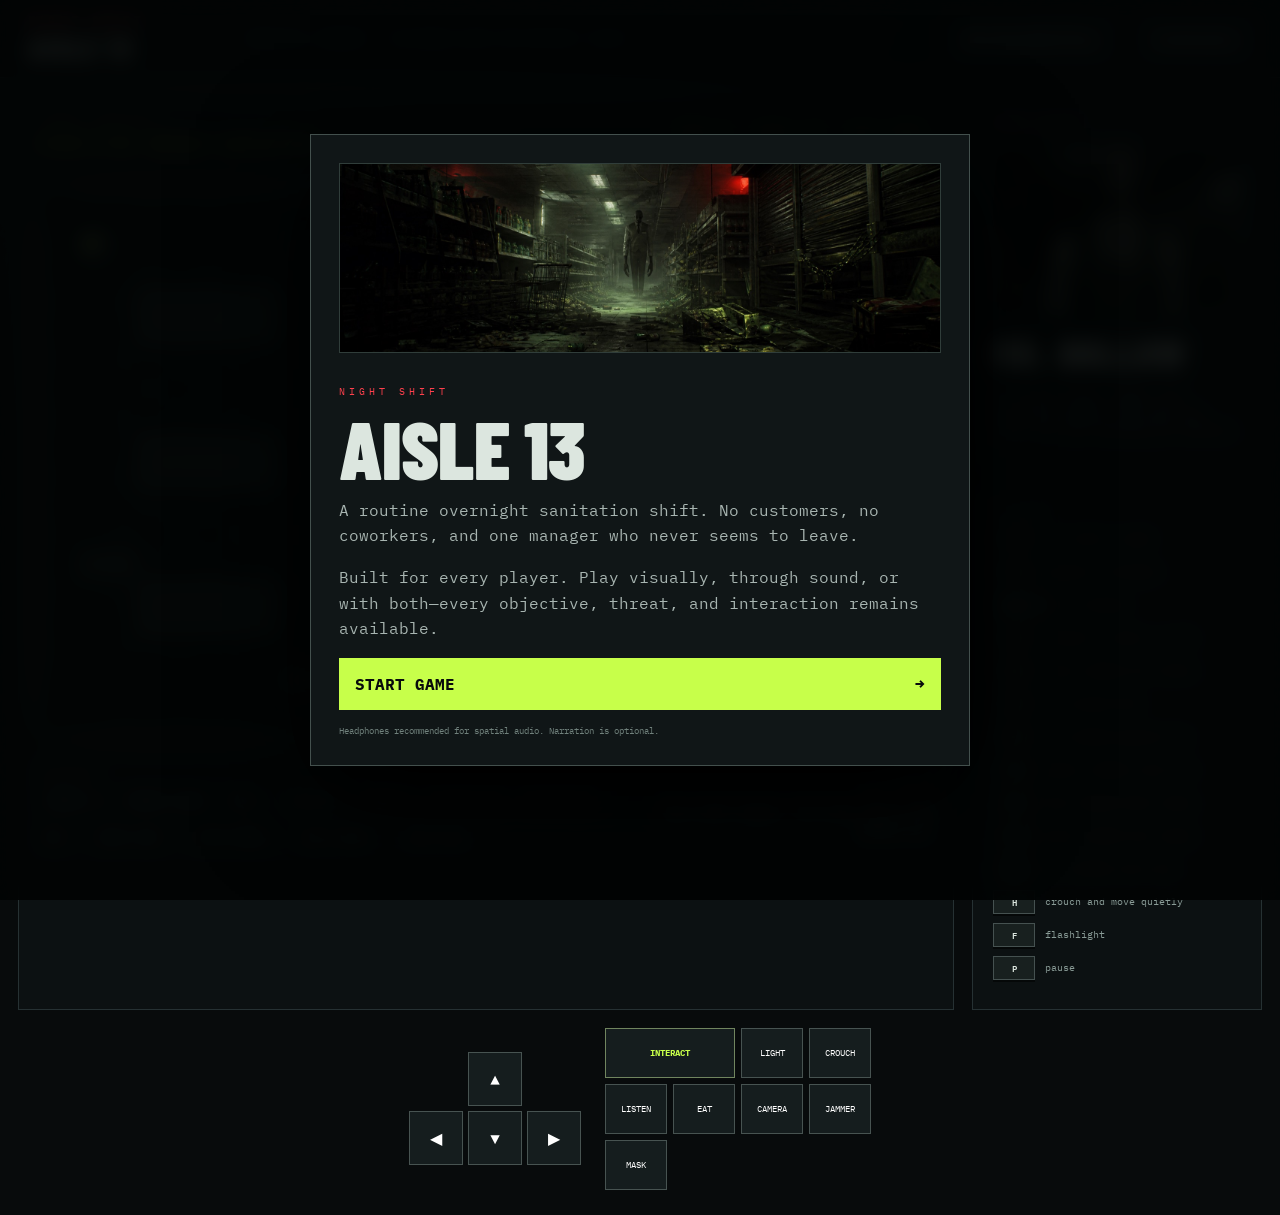
==== index.html @ ec51eb30 "Limit energy drain to horror phase" ====
<!doctype html>
<html lang="en">
<head>
  <meta charset="utf-8" />
  <meta name="viewport" content="width=device-width, initial-scale=1" />
  <meta name="theme-color" content="#080b0c" />
  <meta name="description" content="Night Shift: Aisle 13 — a supermarket survival-horror game for everyone, fully playable with or without sight." />
  <meta name="application-name" content="Aisle 13" />
  <meta name="apple-mobile-web-app-capable" content="yes" />
  <meta name="apple-mobile-web-app-status-bar-style" content="black-translucent" />
  <meta name="apple-mobile-web-app-title" content="Aisle 13" />
  <title>Night Shift: Aisle 13</title>
  <link rel="manifest" href="manifest.webmanifest" />
  <link rel="icon" href="app-icon.svg" type="image/svg+xml" />
  <link rel="apple-touch-icon" href="app-icon-192.png" />
  <link rel="preconnect" href="https://fonts.googleapis.com" />
  <link rel="preconnect" href="https://fonts.gstatic.com" crossorigin />
  <link href="https://fonts.googleapis.com/css2?family=Barlow+Condensed:wght@600;700;800;900&family=IBM+Plex+Mono:wght@400;500;600&display=swap" rel="stylesheet" />
  <link rel="stylesheet" href="style.css?v=32" />
  <link rel="stylesheet" href="horror-mobile.css?v=44" />
  <style>.inventory div{flex-wrap:wrap}.inventory{max-width:65%}</style>
</head>
<body>
  <div class="noise" aria-hidden="true"></div>
  <header>
    <div class="wordmark"><span>NIGHT SHIFT</span><strong>AISLE 13</strong></div>
    <p>SURVIVAL HORROR · PLAYABLE WITH OR WITHOUT SIGHT</p>
    <button id="accessButton" type="button">Accessibility</button>
    <button id="helpButton" type="button">Controls</button>
    <button id="installButton" type="button" hidden>Install App</button>
  </header>

  <main>
    <section class="game-shell" aria-labelledby="gameTitle">
      <div class="game-topbar">
        <div>
          <span class="label">CURRENT OBJECTIVE</span>
          <strong id="objectiveText">Restore power in the stockroom</strong>
        </div>
        <div class="status-group">
          <span id="powerStatus">POWER: OFF</span>
          <span id="energyStatus">ENERGY: 100</span>
          <span id="dangerStatus">DANGER: UNKNOWN</span>
        </div>
      </div>

      <div class="canvas-wrap" id="canvasWrap">
        <canvas id="gameCanvas" width="1280" height="800" tabindex="0" role="application" aria-label="Night Shift game map. Left and right arrows turn. Up walks forward. Down walks backward. Shift plus Up runs. E interacts, F controls the flashlight, and C activates the audio compass."></canvas>
        <div class="screen-vignette" aria-hidden="true"></div>
        <div class="pause-card" id="pauseCard" hidden><strong>PAUSED</strong><span>Press P to continue</span></div>
      </div>

      <div class="game-bottombar">
        <div class="inventory">
          <span class="label">INVENTORY</span>
          <div><b id="chanceItem">CHANCES ×6</b><b id="memoryItem">MEMORY STABLE</b><b id="fuseItem">FUSE ○</b><b id="keyItem">KEYCARD ○</b><b id="foodItem">FOOD ×0</b><b id="clueItem">MYSTERY 0/4</b><b id="craftItem">STUN BOTTLE ○</b><b id="mapItem">MAP ○</b><b id="lureItem">NOISE LURE ○</b><b id="cameraItem">FLASH CAMERA ○</b><b id="wedgeItem">DOOR JAMMER ○</b><b id="maskItem">SCENT MASK ○</b></div>
        </div>
        <div class="action-log">
          <span class="label">LAST UPDATE</span>
          <strong id="visualMessage">Your shift begins. The front doors lock behind you.</strong>
        </div>
      </div>
    </section>

    <aside class="side-panel">
      <div class="manager-card">
        <span class="label danger-label">STORE MANAGER</span>
        <img class="manager-portrait" src="mr-hollow.jpg" alt="Mr. Hollow, a tall pale supermarket manager in an old green vest, holding a heavy ring of keys." />
        <h1 id="gameTitle">MR. HOLLOW</h1>
        <p>He tracks noise, light, and disturbed aisles. His keys are often the only warning you receive.</p>
      </div>

      <section class="controls-card">
        <span class="label">CONTROLS</span>
        <div><kbd>← →</kbd><span>turn left or right</span></div>
        <div><kbd>↑ ↓</kbd><span>forward or backward</span></div>
        <div><kbd>Shift + ↑</kbd><span>run forward</span></div>
        <div><kbd>E</kbd><span>interact, collect, or eat</span></div>
        <div><kbd>B</kbd><span>throw crafted stun bottle</span></div>
        <div><kbd>R</kbd><span>eat carried food</span></div>
        <div><kbd>M</kbd><span>use crafted guidance map</span></div>
        <div><kbd>N</kbd><span>deploy crafted noise lure</span></div>
        <div><kbd>X</kbd><span>fire crafted flash camera</span></div>
        <div><kbd>V</kbd><span>place crafted door jammer</span></div>
        <div><kbd>Z</kbd><span>use crafted scent mask</span></div>
        <div><kbd>H</kbd><span>crouch and move quietly</span></div>
        <div><kbd>F</kbd><span>flashlight</span></div>
        <div><kbd>P</kbd><span>pause</span></div>
      </section>
    </aside>
  </main>

  <section class="touch-controls" aria-label="Touch game controls">
    <div class="dpad">
      <button data-move="up" aria-label="Walk forward">▲</button>
      <button data-move="left" aria-label="Turn left">◀</button>
      <button data-move="down" aria-label="Walk backward">▼</button>
      <button data-move="right" aria-label="Turn right">▶</button>
    </div>
    <div class="touch-actions">
      <button id="touchInteract" class="primary-touch">INTERACT</button>
      <button data-action="flashlight" aria-label="Toggle flashlight">LIGHT</button>
      <button data-action="crouch" aria-label="Toggle crouch">CROUCH</button>
      <button data-action="compass" aria-label="Audio compass">LISTEN</button>
      <button data-action="food" aria-label="Eat carried food">EAT</button>
      <button data-action="camera" aria-label="Use flash camera">CAMERA</button>
      <button data-action="jammer" aria-label="Place door jammer">JAMMER</button>
      <button data-action="mask" aria-label="Use scent mask">MASK</button>
    </div>
  </section>

  <div id="jumpScare" class="jump-scare" aria-hidden="true" hidden>
    <img src="mr-hollow.jpg" alt="" />
    <strong id="jumpScareText">RUN.</strong>
  </div>

  <div class="modal" id="storyModal" role="dialog" aria-modal="true" aria-labelledby="storySpeaker" hidden>
    <div class="modal-card story-card">
      <img src="mr-hollow.jpg" alt="Mr. Hollow standing behind the supermarket service counter." />
      <span class="label">BEFORE CLOSING</span>
      <h2 id="storySpeaker">MR. HOLLOW</h2>
      <p id="storyText"></p>
      <button id="storyNextButton" type="button">CONTINUE <span>→</span></button>
    </div>
  </div>

  <div class="modal" id="startModal" role="dialog" aria-modal="true" aria-labelledby="startTitle">
    <div class="modal-card">
      <img class="start-art" src="aisle13-keyart.jpg" alt="A dark abandoned supermarket aisle with Mr. Hollow standing beneath failing fluorescent lights." />
      <p class="kicker">NIGHT SHIFT</p>
      <h2 id="startTitle">AISLE 13</h2>
      <p>A routine overnight sanitation shift. No customers, no coworkers, and one manager who never seems to leave.</p>
      <p class="audience-note">Built for every player. Play visually, through sound, or with both—every objective, threat, and interaction remains available.</p>
      <button id="startButton" type="button">START GAME <span>→</span></button>
      <small>Headphones recommended for spatial audio. Narration is optional.</small>
    </div>
  </div>

  <div class="modal" id="accessModal" role="dialog" aria-modal="true" aria-labelledby="accessTitle" hidden>
    <div class="modal-card access-card">
      <span class="label">PLAY OPTIONS</span>
      <h2 id="accessTitle">Visual, audio, or both</h2>
      <p>Sighted, blind, and low-vision players share the same story, map, objectives, and difficulty. Choose the information that works best for you.</p>
      <label><input id="narrationToggle" type="checkbox" /> Spoken game updates</label>
      <label><input id="soundToggle" type="checkbox" checked /> Spatial sounds and music</label>
      <label><input id="contrastToggle" type="checkbox" /> Extra-high contrast</label>
      <label><input id="blindModeStart" type="checkbox" /> More frequent spoken navigation</label>
      <button id="compassButton" type="button">Audio compass <kbd>C</kbd></button>
      <button id="repeatButton" type="button">Repeat objective <kbd>Q</kbd></button>
      <button id="closeAccessButton" type="button">DONE <span>→</span></button>
    </div>
  </div>

  <div class="modal" id="endModal" role="dialog" aria-modal="true" aria-labelledby="endTitle" hidden>
    <div class="modal-card end-card">
      <p class="kicker" id="endKicker">SHIFT ENDED</p>
      <h2 id="endTitle">CAUGHT.</h2>
      <p id="endMessage">Mr. Hollow found you between the aisles.</p>
      <button id="restartButton" type="button">TRY AGAIN <span>↻</span></button>
    </div>
  </div>

  <p id="liveRegion" class="sr-only" aria-live="assertive" aria-atomic="true"></p>
  <script src="script.js?v=57"></script>
</body>
</html>
---- style.css ----
:root{--bg:#080b0c;--panel:#101617;--line:#263133;--paper:#dce6df;--muted:#899b96;--acid:#c7ff4a;--red:#ff414d;--amber:#ffc44a}*{box-sizing:border-box}html{background:var(--bg)}body{margin:0;min-height:100vh;color:var(--paper);font-family:"IBM Plex Mono",monospace;background:radial-gradient(circle at 25% -10%,#1f2d2a 0,transparent 38%),var(--bg);overflow-x:hidden}.noise{position:fixed;inset:0;opacity:.05;pointer-events:none;z-index:20;background-image:url("data:image/svg+xml,%3Csvg viewBox='0 0 180 180' xmlns='http://www.w3.org/2000/svg'%3E%3Cfilter id='n'%3E%3CfeTurbulence type='fractalNoise' baseFrequency='.9' numOctaves='3' stitchTiles='stitch'/%3E%3C/filter%3E%3Crect width='100%25' height='100%25' filter='url(%23n)' opacity='.7'/%3E%3C/svg%3E")}button{font:inherit}header{height:78px;border-bottom:1px solid var(--line);display:flex;align-items:center;padding:0 28px;gap:28px;background:#090d0ef2}header .wordmark{line-height:.8;min-width:190px}.wordmark span{display:block;color:var(--red);font:800 14px "Barlow Condensed";letter-spacing:5px}.wordmark strong{font:900 29px "Barlow Condensed";letter-spacing:2px}header p{flex:1;color:var(--muted);font-size:10px;letter-spacing:2px}header button,.access-card button{border:1px solid var(--line);background:#111819;color:var(--paper);padding:10px 15px;cursor:pointer}main{display:grid;grid-template-columns:minmax(0,1fr) 290px;gap:18px;padding:18px}.game-shell,.side-panel>section,.manager-card{border:1px solid var(--line);background:rgba(13,18,19,.92)}.game-topbar,.game-bottombar{min-height:72px;display:flex;align-items:center;justify-content:space-between;padding:14px 18px;gap:18px}.label{display:block;font-size:9px;letter-spacing:2px;color:var(--muted);margin-bottom:6px}.game-topbar strong{color:var(--acid);font-size:13px}.status-group{display:flex;gap:8px}.status-group span{font-size:10px;border:1px solid var(--line);padding:8px}.canvas-wrap{position:relative;line-height:0;border-top:1px solid var(--line);border-bottom:1px solid var(--line);background:#050707;overflow:hidden}canvas{width:100%;height:auto;max-height:calc(100vh - 260px);object-fit:contain;image-rendering:auto;outline:none}canvas:focus{box-shadow:inset 0 0 0 3px var(--acid)}.screen-vignette{position:absolute;inset:0;pointer-events:none;box-shadow:inset 0 0 120px #000}.pause-card{position:absolute;inset:0;background:#050808da;display:flex;flex-direction:column;align-items:center;justify-content:center;gap:8px;line-height:1}.pause-card[hidden]{display:none}.pause-card strong{font:900 60px "Barlow Condensed";color:var(--acid)}.pause-card span{color:var(--muted)}.game-bottombar{min-height:76px}.inventory div{display:flex;gap:8px}.inventory b{font-size:10px;border:1px solid var(--line);padding:7px;color:var(--muted)}.inventory b.found{border-color:var(--acid);color:var(--acid)}.action-log{flex:1;text-align:right}.action-log strong{font-size:11px}.side-panel{display:flex;flex-direction:column;gap:14px}.manager-card,.access-card,.controls-card{padding:20px}.danger-label{color:var(--red)}.manager-portrait{width:100%;height:170px;object-fit:cover;object-position:center 24%;margin:12px 0 10px;border:1px solid #354140;filter:saturate(.72) contrast(1.08)}.manager-card h1{font:900 38px "Barlow Condensed";margin:0;letter-spacing:2px}.manager-card p{color:var(--muted);font-size:11px;line-height:1.6}.access-card h2{font:800 26px "Barlow Condensed";margin:0 0 13px}.access-card label{display:flex;gap:8px;font-size:11px;margin:11px 0;align-items:center}.access-card input{accent-color:var(--acid);width:17px;height:17px}.access-card button{width:100%;text-align:left;display:flex;justify-content:space-between;margin-top:8px}.controls-card>div{display:flex;align-items:center;gap:10px;margin:9px 0;font-size:10px;color:var(--muted)}kbd{border:1px solid #455150;background:#18201f;color:var(--paper);padding:3px 6px;box-shadow:0 2px #050808;font:600 9px "IBM Plex Mono";min-width:42px;text-align:center}.touch-controls{display:flex;align-items:center;justify-content:center;gap:30px;padding:0 18px 25px}.dpad{display:grid;grid-template-columns:repeat(3,54px);grid-template-rows:repeat(2,54px);gap:5px}.dpad button,.touch-action{border:1px solid #475351;background:#151d1e;color:white;cursor:pointer}.dpad button:nth-child(1){grid-column:2}.dpad button:nth-child(2){grid-column:1}.dpad button:nth-child(3){grid-column:2}.dpad button:nth-child(4){grid-column:3}.touch-action{height:113px;width:113px;border-radius:50%;color:var(--acid);font-weight:700}.modal{position:fixed;z-index:50;inset:0;background:#020404e8;backdrop-filter:blur(10px);display:grid;place-items:center;padding:20px;overflow:auto}.modal[hidden]{display:none}.modal-card{width:min(660px,100%);max-height:96vh;overflow:auto;background:#101617;border:1px solid #43504d;padding:28px;box-shadow:0 30px 100px #000}.start-art{width:100%;height:190px;object-fit:cover;object-position:center 56%;border:1px solid #303d3a;margin-bottom:18px}.kicker{color:var(--red);letter-spacing:4px;font-size:10px}.modal h2{font:900 clamp(52px,9vw,82px)/.78 "Barlow Condensed";margin:18px 0;letter-spacing:-1px}.modal-card>p:not(.kicker){color:#a8b5b1;line-height:1.6}.mission{border-left:3px solid var(--acid);padding:10px 18px;background:#c7ff4a09;font-size:11px}.mission ol{margin-bottom:0;padding-left:20px;line-height:1.7}.start-option{display:flex;gap:10px;align-items:flex-start;margin:18px 0;font-size:11px}.modal button{width:100%;border:0;background:var(--acid);color:#080b0c;padding:16px;font-weight:800;cursor:pointer;display:flex;justify-content:space-between}.modal small{display:block;color:#70817c;font-size:9px;line-height:1.5;margin-top:14px}.end-card{text-align:center}.end-card .kicker{color:var(--acid)}.end-card h2{color:var(--red)}.sr-only{position:absolute!important;width:1px;height:1px;padding:0;margin:-1px;overflow:hidden;clip:rect(0,0,0,0);white-space:nowrap;border:0}.extra-contrast{--bg:#000;--panel:#000;--line:#fff;--paper:#fff;--muted:#fff;--acid:#ffff00;--red:#ff3645}.extra-contrast canvas{filter:contrast(1.35) brightness(1.15)}@media(max-width:900px){main{grid-template-columns:1fr}.side-panel{display:grid;grid-template-columns:1fr 1fr}.manager-card{grid-row:span 2}.controls-card{display:none}}@media(max-width:600px){header p{display:none}header{padding:0 14px}.game-topbar,.game-bottombar{align-items:flex-start;flex-direction:column}.status-group{width:100%}.status-group span{flex:1}.action-log{text-align:left}.side-panel{display:block}.side-panel>*{margin-bottom:12px}.manager-card{display:none}.modal-card{padding:18px}.start-art{height:150px}.modal h2{font-size:54px}.dpad{grid-template-columns:repeat(3,48px);grid-template-rows:repeat(2,48px)}.touch-action{width:101px;height:101px}}
---- horror-mobile.css ----
.touch-controls{gap:24px}
.dpad button,.touch-actions button{min-height:50px;border:1px solid #475351;background:#151d1e;color:#fff;cursor:pointer;touch-action:manipulation}
.touch-actions{display:grid;grid-template-columns:repeat(4,minmax(62px,1fr));gap:6px;max-width:460px}
.touch-actions button{font-size:9px;padding:8px}
.touch-actions .primary-touch{grid-column:span 2;color:var(--acid);font-weight:800;border-color:#70855f}
.jump-scare{position:fixed;z-index:100;inset:0;background:#000;display:grid;place-items:center;overflow:hidden;animation:scareShake .09s steps(2) infinite}
.jump-scare[hidden]{display:none}
.jump-scare img{width:100%;height:100%;object-fit:cover;filter:contrast(1.8) saturate(.3) brightness(.55);transform:scale(1.45)}
.jump-scare::after{content:"";position:absolute;inset:0;background:radial-gradient(circle,transparent 5%,#52000888 42%,#000 78%);animation:scarePulse .16s alternate infinite}
.jump-scare strong{position:absolute;z-index:2;bottom:10%;font:900 clamp(60px,16vw,180px)/.8 "Barlow Condensed";letter-spacing:.08em;color:#fff;text-shadow:0 0 12px #f00,8px 5px #900}
.danger-flash .canvas-wrap{box-shadow:0 0 0 2px #ff414d,0 0 40px #8a000088}
.story-card{display:grid;grid-template-columns:150px 1fr;column-gap:22px;align-items:start}
.story-card img{grid-row:1/5;width:150px;height:210px;object-fit:cover;object-position:center 20%;filter:contrast(1.15) saturate(.65);border:1px solid #43504d}
.story-card .label{margin-top:4px}
.story-card h2{font-size:44px;margin:8px 0 12px}
.story-card p{min-height:70px;margin:0 0 18px;color:#d5dfdb!important;font-size:15px}
.story-card button{grid-column:2}
@keyframes scareShake{from{transform:translate(-7px,4px)}to{transform:translate(7px,-4px)}}
@keyframes scarePulse{from{opacity:.35}to{opacity:1}}
@media(max-width:600px){
  body{padding-bottom:8px}
  header{height:62px;padding:0 10px;gap:8px}
  .wordmark strong{font-size:23px}
  header button{padding:8px;font-size:9px}
  main{padding:7px;gap:8px}
  .game-shell{min-width:0;width:100%;overflow:hidden}
  .game-bottombar>*{min-width:0}
  .game-topbar,.game-bottombar{padding:10px;gap:8px}
  .status-group{gap:4px}
  .status-group span{padding:6px 4px;font-size:8px}
  .inventory{max-width:100%!important;width:100%;overflow-x:auto;padding-bottom:4px}
  .inventory div{width:max-content;flex-wrap:nowrap!important}
  .inventory b{font-size:8px;padding:6px}
  .action-log strong{font-size:10px;line-height:1.35;display:block}
  .modal{padding:8px}
  .modal-card{padding:15px}
  .start-art{height:128px}
  .canvas-wrap{min-height:51vw}
  .canvas-wrap canvas{width:100%;height:auto;max-height:none}
  .touch-controls{padding:4px 7px 12px;gap:8px;align-items:stretch}
  .dpad{flex:0 0 144px;grid-template-columns:repeat(3,44px);grid-template-rows:repeat(2,52px);gap:4px}
  .dpad button{min-height:52px}
  .touch-actions{flex:1;grid-template-columns:repeat(3,minmax(48px,1fr));gap:4px}
  .touch-actions button{min-height:32px;padding:4px;font-size:8px}
  .touch-actions .primary-touch{grid-column:span 2}
  .jump-scare strong{bottom:16%}
  .story-card{grid-template-columns:82px 1fr;column-gap:12px}
  .story-card img{width:82px;height:120px}
  .story-card h2{font-size:31px;margin:5px 0 8px}
  .story-card p{font-size:12px;min-height:74px}
  .story-card button{grid-column:1/3}
}
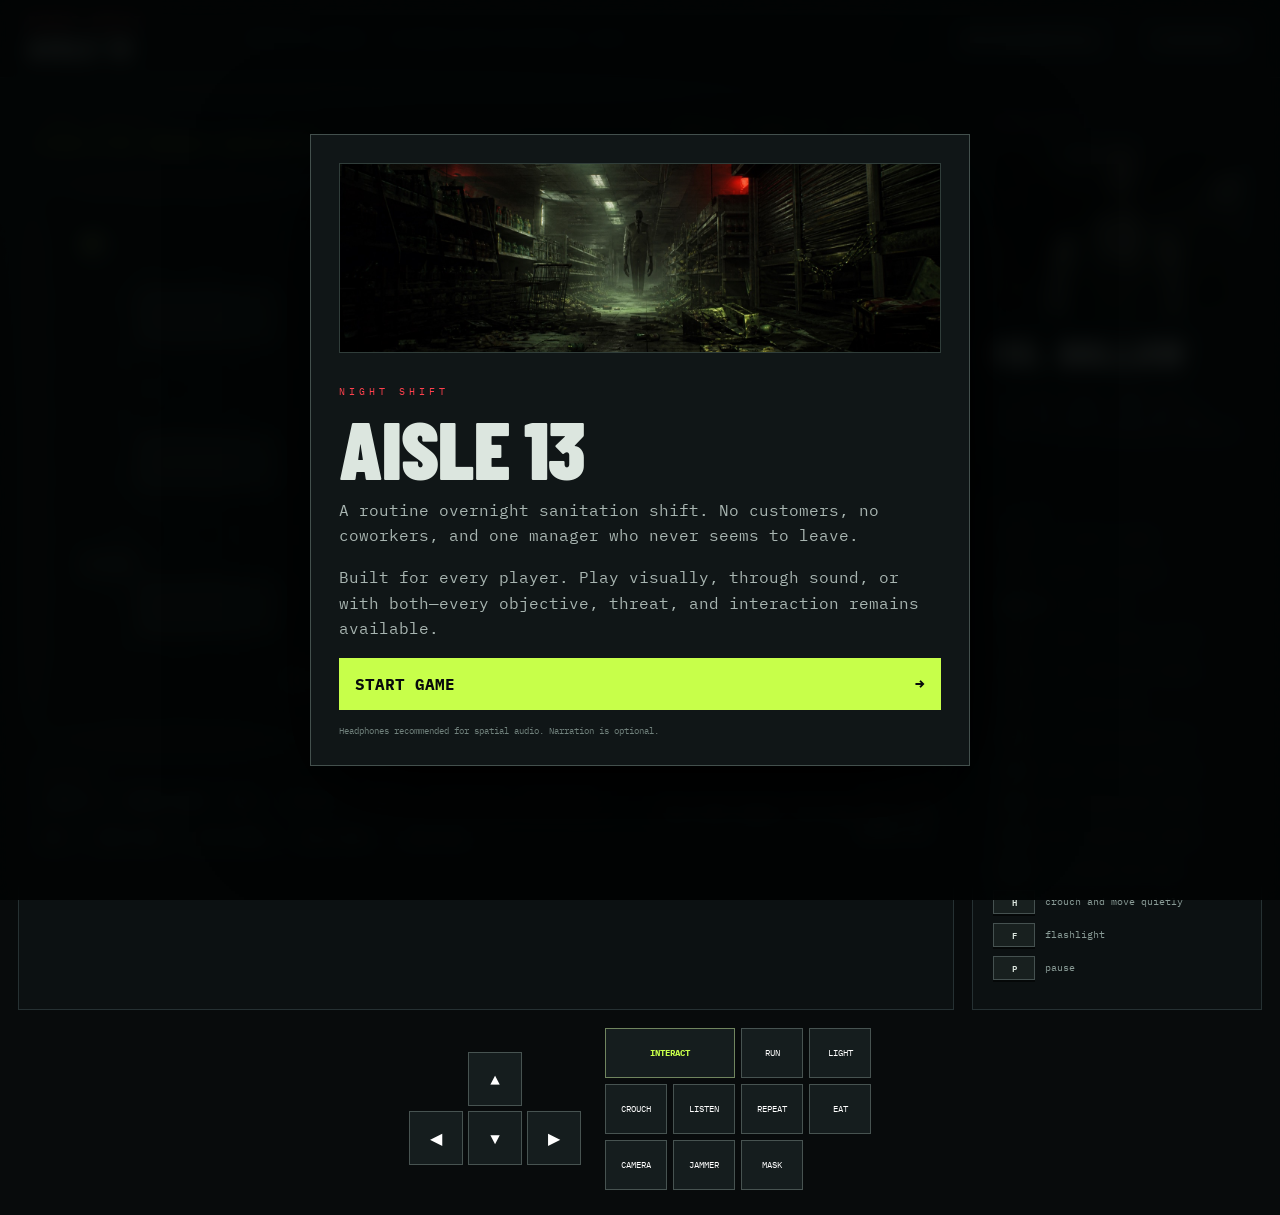
==== commit 2bebcdad: "Add accessible mobile run controls" ====
--- a/index.html
+++ b/index.html
@@ -90,7 +90,8 @@
     </aside>
   </main>
 
-  <section class="touch-controls" aria-label="Touch game controls">
+  <section class="touch-controls" aria-label="Touch game controls" aria-describedby="mobileControlsHelp">
+    <p id="mobileControlsHelp" class="sr-only">For spoken navigation, open Accessibility and enable spoken game updates. Use Listen for the audio compass and Repeat for the current objective.</p>
     <div class="dpad">
       <button data-move="up" aria-label="Walk forward">▲</button>
       <button data-move="left" aria-label="Turn left">◀</button>
@@ -98,10 +99,12 @@
       <button data-move="right" aria-label="Turn right">▶</button>
     </div>
     <div class="touch-actions">
-      <button id="touchInteract" class="primary-touch">INTERACT</button>
+      <button id="touchInteract" class="primary-touch" aria-label="Interact, collect, clean, serve, eat, or hide">INTERACT</button>
+      <button data-action="run" aria-label="Run forward">RUN</button>
       <button data-action="flashlight" aria-label="Toggle flashlight">LIGHT</button>
       <button data-action="crouch" aria-label="Toggle crouch">CROUCH</button>
       <button data-action="compass" aria-label="Audio compass">LISTEN</button>
+      <button data-action="repeat" aria-label="Repeat current objective">REPEAT</button>
       <button data-action="food" aria-label="Eat carried food">EAT</button>
       <button data-action="camera" aria-label="Use flash camera">CAMERA</button>
       <button data-action="jammer" aria-label="Place door jammer">JAMMER</button>
@@ -161,6 +164,6 @@
   </div>
 
   <p id="liveRegion" class="sr-only" aria-live="assertive" aria-atomic="true"></p>
-  <script src="script.js?v=57"></script>
+  <script src="script.js?v=58"></script>
 </body>
 </html>
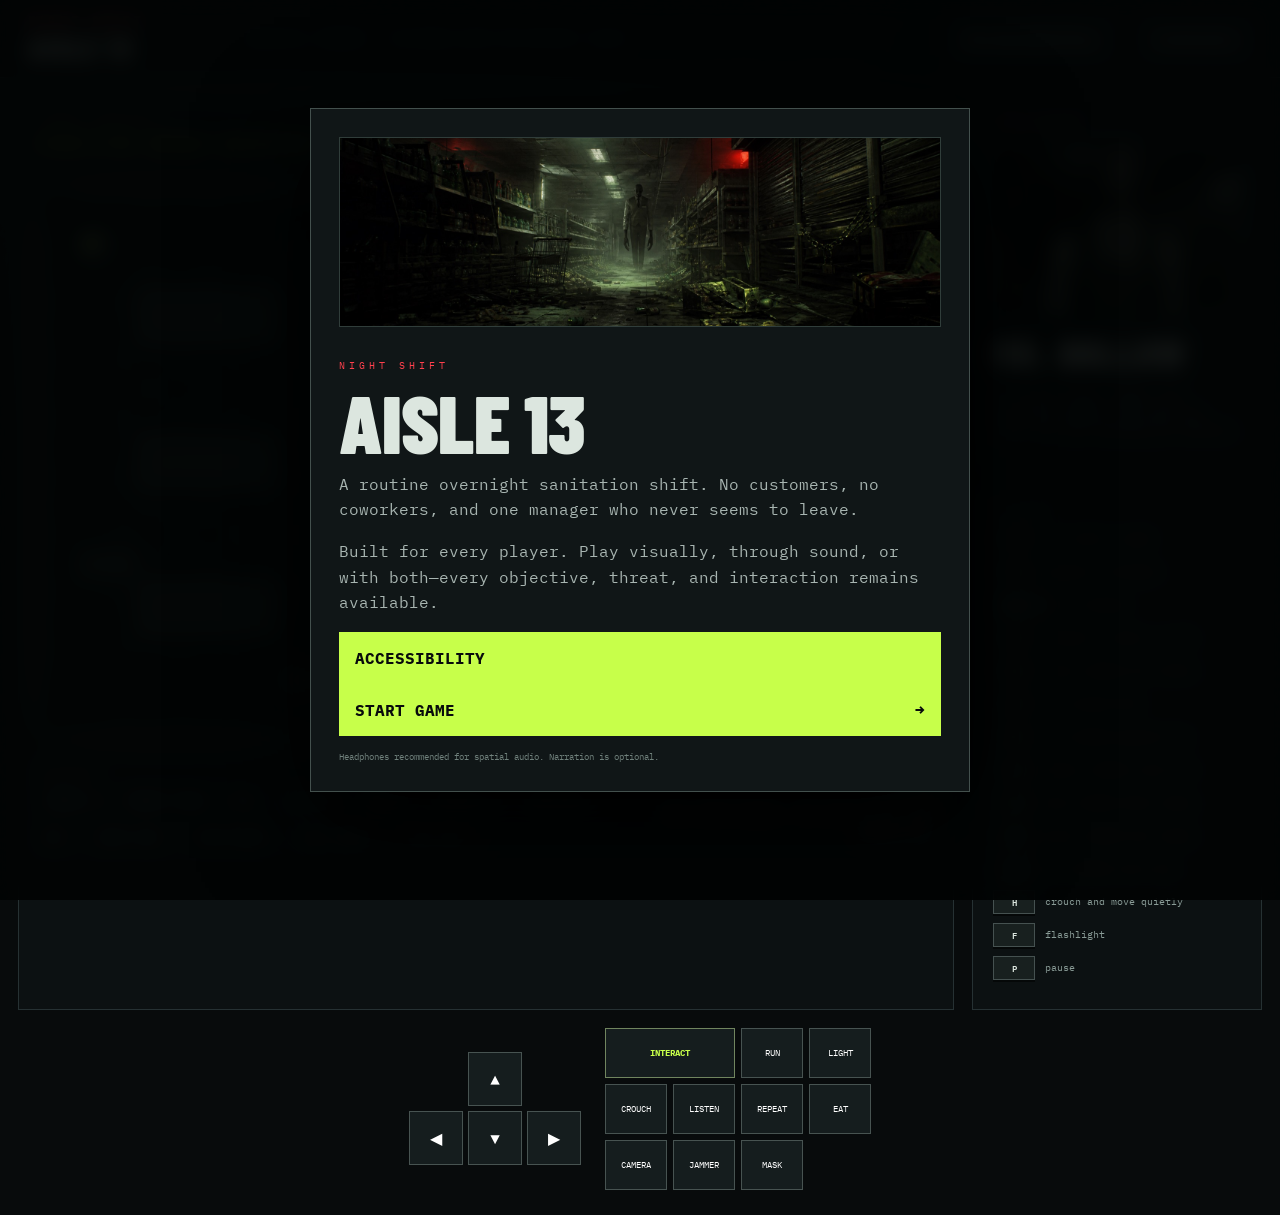
==== commit c570cbfc: "Make gesture mode available before game start" ====
--- a/index.html
+++ b/index.html
@@ -17,7 +17,7 @@
   <link rel="preconnect" href="https://fonts.gstatic.com" crossorigin />
   <link href="https://fonts.googleapis.com/css2?family=Barlow+Condensed:wght@600;700;800;900&family=IBM+Plex+Mono:wght@400;500;600&display=swap" rel="stylesheet" />
   <link rel="stylesheet" href="style.css?v=32" />
-  <link rel="stylesheet" href="horror-mobile.css?v=44" />
+  <link rel="stylesheet" href="horror-mobile.css?v=61" />
   <style>.inventory div{flex-wrap:wrap}.inventory{max-width:65%}</style>
 </head>
 <body>
@@ -91,14 +91,14 @@
   </main>
 
   <section class="touch-controls" aria-label="Touch game controls" aria-describedby="mobileControlsHelp">
-    <p id="mobileControlsHelp" class="sr-only">For spoken navigation, open Accessibility and enable spoken game updates. Use Listen for the audio compass and Repeat for the current objective.</p>
-    <div class="dpad">
+    <p id="mobileControlsHelp" class="sr-only">Screen reader controls. Swipe left or right to choose a control, then double tap to activate it. Use Listen for directional guidance and Repeat for the current objective.</p>
+    <div class="dpad" role="group" aria-label="Movement controls">
       <button data-move="up" aria-label="Walk forward">▲</button>
       <button data-move="left" aria-label="Turn left">◀</button>
       <button data-move="down" aria-label="Walk backward">▼</button>
       <button data-move="right" aria-label="Turn right">▶</button>
     </div>
-    <div class="touch-actions">
+    <div class="touch-actions" role="group" aria-label="Game action controls">
       <button id="touchInteract" class="primary-touch" aria-label="Interact, collect, clean, serve, eat, or hide">INTERACT</button>
       <button data-action="run" aria-label="Run forward">RUN</button>
       <button data-action="flashlight" aria-label="Toggle flashlight">LIGHT</button>
@@ -109,6 +109,14 @@
       <button data-action="camera" aria-label="Use flash camera">CAMERA</button>
       <button data-action="jammer" aria-label="Place door jammer">JAMMER</button>
       <button data-action="mask" aria-label="Use scent mask">MASK</button>
+    </div>
+  </section>
+
+  <section id="gestureControls" class="gesture-controls" aria-label="Full-screen gesture controller" hidden>
+    <div id="gesturePad" class="gesture-pad" role="application" tabindex="0" aria-label="Gesture pad. Swipe and hold up to move forward, down to move backward, left or right to turn. Double tap to interact. Swipe down then up to choose an item. Swipe up then down to use it.">
+      <strong id="gestureTitle">GESTURE MODE</strong>
+      <span id="gestureHint">Use the whole screen as one controller</span>
+      <b id="gestureItemStatus">SELECTED ITEM: FLASHLIGHT</b>
     </div>
   </section>
 
@@ -132,10 +140,11 @@
       <img class="start-art" src="aisle13-keyart.jpg" alt="A dark abandoned supermarket aisle with Mr. Hollow standing beneath failing fluorescent lights." />
       <p class="kicker">NIGHT SHIFT</p>
       <h2 id="startTitle">AISLE 13</h2>
-      <p>A routine overnight sanitation shift. No customers, no coworkers, and one manager who never seems to leave.</p>
-      <p class="audience-note">Built for every player. Play visually, through sound, or with both—every objective, threat, and interaction remains available.</p>
+      <p id="startDescription">A routine overnight sanitation shift. No customers, no coworkers, and one manager who never seems to leave.</p>
+      <p id="audienceNote" class="audience-note">Built for every player. Play visually, through sound, or with both—every objective, threat, and interaction remains available.</p>
+      <button id="startAccessButton" type="button">ACCESSIBILITY</button>
       <button id="startButton" type="button">START GAME <span>→</span></button>
-      <small>Headphones recommended for spatial audio. Narration is optional.</small>
+      <small id="headphonesNote">Headphones recommended for spatial audio. Narration is optional.</small>
     </div>
   </div>
 
@@ -144,10 +153,16 @@
       <span class="label">PLAY OPTIONS</span>
       <h2 id="accessTitle">Visual, audio, or both</h2>
       <p>Sighted, blind, and low-vision players share the same story, map, objectives, and difficulty. Choose the information that works best for you.</p>
-      <label><input id="narrationToggle" type="checkbox" /> Spoken game updates</label>
-      <label><input id="soundToggle" type="checkbox" checked /> Spatial sounds and music</label>
-      <label><input id="contrastToggle" type="checkbox" /> Extra-high contrast</label>
-      <label><input id="blindModeStart" type="checkbox" /> More frequent spoken navigation</label>
+      <label><input id="narrationToggle" type="checkbox" /> <span id="narrationLabel">Spoken game updates</span></label>
+      <label><input id="soundToggle" type="checkbox" checked /> <span id="soundLabel">Spatial sounds and music</span></label>
+      <label><input id="contrastToggle" type="checkbox" /> <span id="contrastLabel">Extra-high contrast</span></label>
+      <label><input id="blindModeStart" type="checkbox" /> <span id="gestureModeLabel">Blind mobile gesture mode and frequent spoken navigation</span></label>
+      <label><span id="languageLabel">Language</span>
+        <select id="languageSelect">
+          <option value="en">English</option>
+          <option value="es">Español</option>
+        </select>
+      </label>
       <button id="compassButton" type="button">Audio compass <kbd>C</kbd></button>
       <button id="repeatButton" type="button">Repeat objective <kbd>Q</kbd></button>
       <button id="closeAccessButton" type="button">DONE <span>→</span></button>
@@ -164,6 +179,6 @@
   </div>
 
   <p id="liveRegion" class="sr-only" aria-live="assertive" aria-atomic="true"></p>
-  <script src="script.js?v=58"></script>
+  <script src="script.js?v=61"></script>
 </body>
 </html>
--- a/horror-mobile.css
+++ b/horror-mobile.css
@@ -3,6 +3,19 @@
 .touch-actions{display:grid;grid-template-columns:repeat(4,minmax(62px,1fr));gap:6px;max-width:460px}
 .touch-actions button{font-size:9px;padding:8px}
 .touch-actions .primary-touch{grid-column:span 2;color:var(--acid);font-weight:800;border-color:#70855f}
+.screen-reader-controls .touch-controls{outline:2px solid var(--acid);outline-offset:-2px}
+.screen-reader-controls .dpad button,.screen-reader-controls .touch-actions button{min-height:56px;font-size:11px}
+.screen-reader-controls .touch-actions{grid-template-columns:repeat(2,minmax(100px,1fr))}
+.screen-reader-controls .touch-actions .primary-touch{grid-column:span 2}
+.gesture-controls{display:none}
+.gesture-controls[hidden]{display:none}
+.screen-reader-controls .touch-controls{display:none}
+.screen-reader-controls .gesture-controls{display:block;padding:7px}
+.gesture-pad{min-height:220px;border:2px solid var(--acid);background:radial-gradient(circle at center,#1c2927,#080b0c 72%);display:flex;flex-direction:column;align-items:center;justify-content:center;text-align:center;gap:12px;touch-action:none;user-select:none;-webkit-user-select:none}
+.gesture-pad strong{font:900 28px/1 "Barlow Condensed";letter-spacing:.12em;color:var(--acid)}
+.gesture-pad span{font:500 11px/1.4 "IBM Plex Mono";color:#d5dfdb}
+.gesture-pad b{font:700 11px/1.3 "IBM Plex Mono";color:#ffc44a}
+.gesture-pad.gesture-active{background:radial-gradient(circle at center,#314941,#080b0c 75%);box-shadow:inset 0 0 35px #c7ff4a33}
 .jump-scare{position:fixed;z-index:100;inset:0;background:#000;display:grid;place-items:center;overflow:hidden;animation:scareShake .09s steps(2) infinite}
 .jump-scare[hidden]{display:none}
 .jump-scare img{width:100%;height:100%;object-fit:cover;filter:contrast(1.8) saturate(.3) brightness(.55);transform:scale(1.45)}
@@ -43,6 +56,12 @@
   .touch-actions{flex:1;grid-template-columns:repeat(3,minmax(48px,1fr));gap:4px}
   .touch-actions button{min-height:32px;padding:4px;font-size:8px}
   .touch-actions .primary-touch{grid-column:span 2}
+  .screen-reader-controls .touch-controls{flex-direction:column}
+  .screen-reader-controls .dpad{align-self:center}
+  .screen-reader-controls .touch-actions{width:100%;grid-template-columns:repeat(2,minmax(110px,1fr))}
+  .screen-reader-controls .touch-actions button{min-height:54px;font-size:11px}
+  .screen-reader-controls .gesture-controls{height:calc(100dvh - 76px);padding:6px}
+  .screen-reader-controls .gesture-pad{height:100%;min-height:430px}
   .jump-scare strong{bottom:16%}
   .story-card{grid-template-columns:82px 1fr;column-gap:12px}
   .story-card img{width:82px;height:120px}
